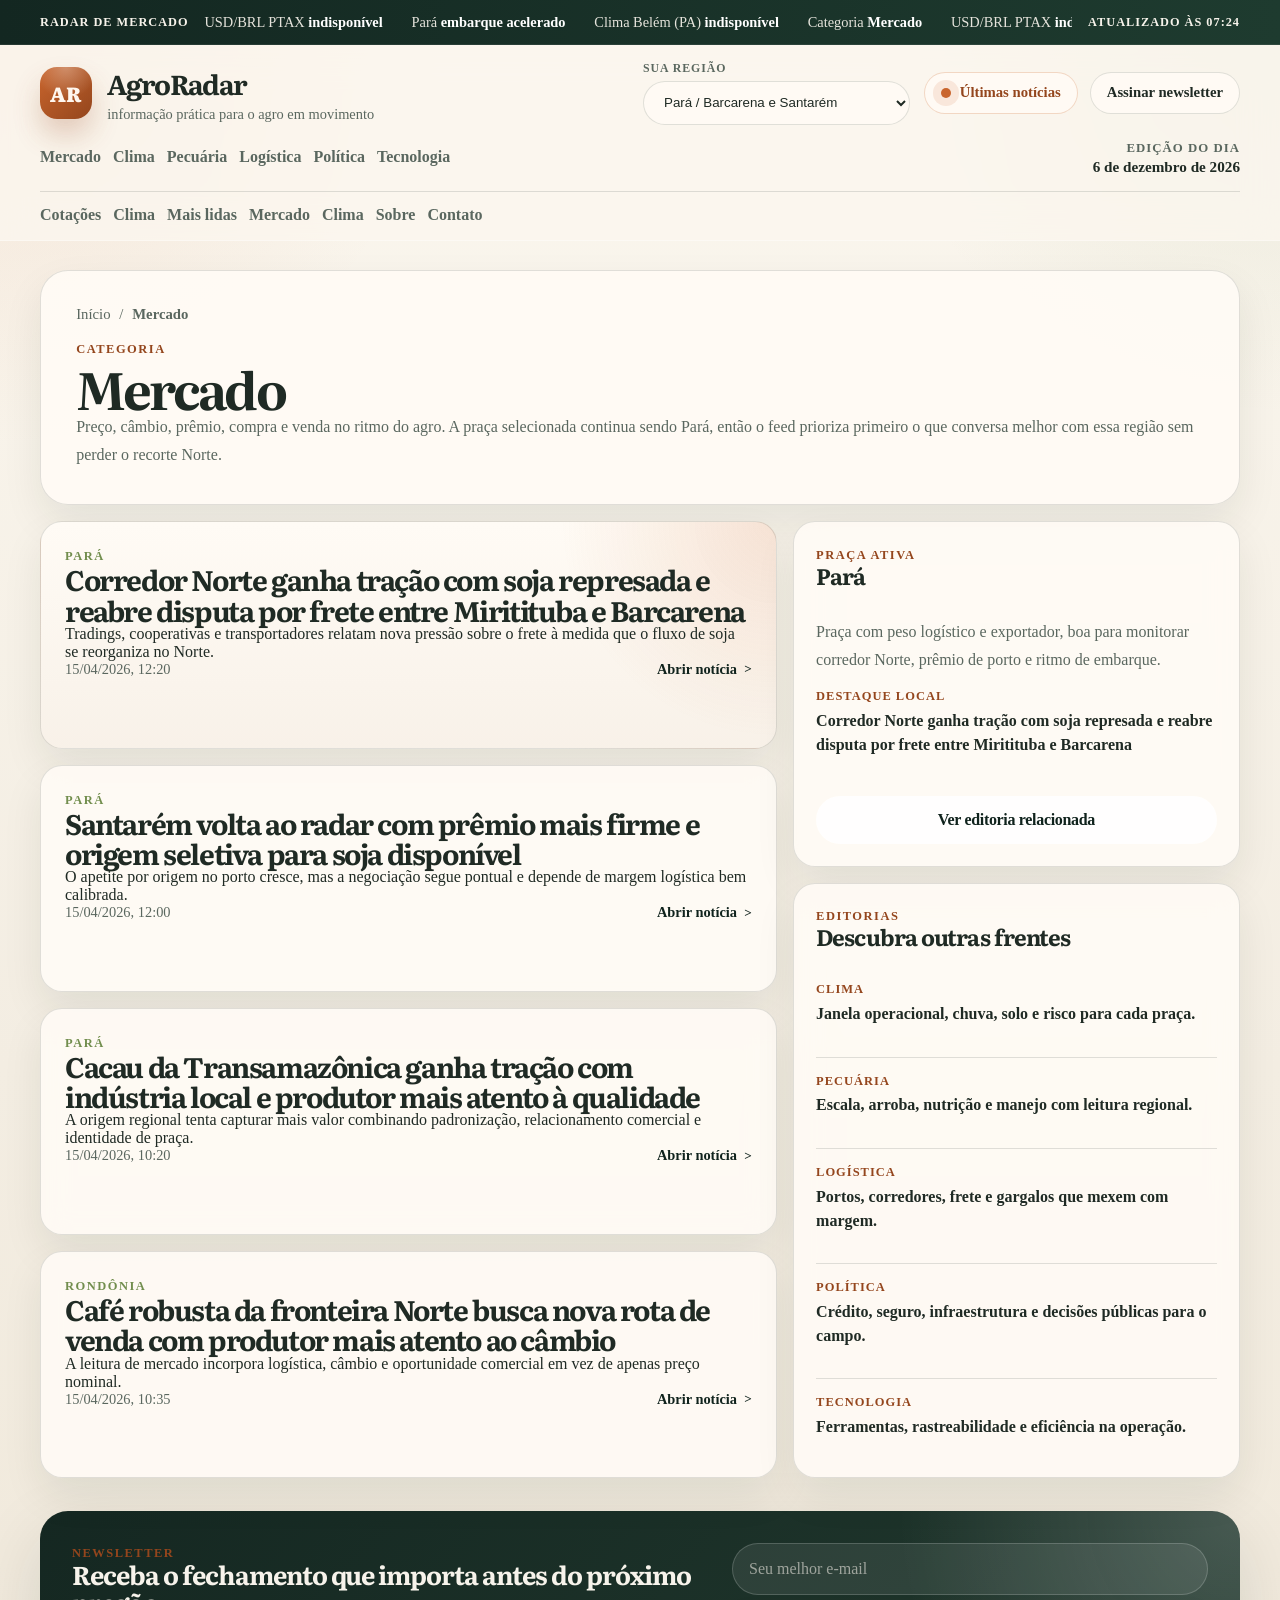
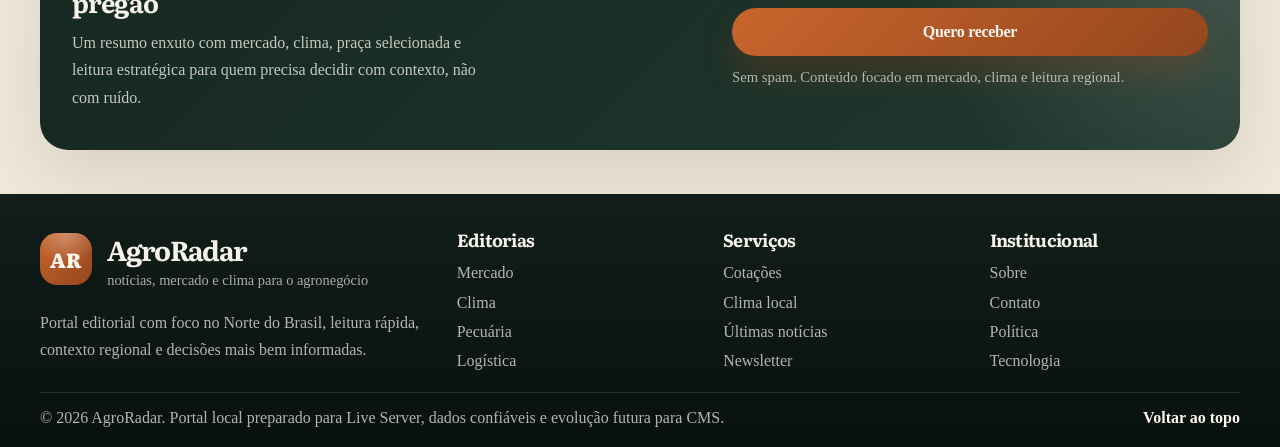
==== categoria.html @ 9d877c27 "checkpoint: before navigation architecture refactor" ====
<!DOCTYPE html>
<html lang="pt-BR">
<head>
  <meta charset="UTF-8">
  <meta name="viewport" content="width=device-width, initial-scale=1.0">
  <title>AgroRadar | Categoria</title>
  <meta
    name="description"
    content="Página de categoria do AgroRadar com listagem de notícias, foco regional e navegação editorial."
  >
  <link rel="preconnect" href="https://fonts.googleapis.com">
  <link rel="preconnect" href="https://fonts.gstatic.com" crossorigin>
  <link
    href="https://fonts.googleapis.com/css2?family=Literata:opsz,wght@7..72,600;7..72,700;7..72,800&family=Manrope:wght@400;500;600;700;800&display=swap"
    rel="stylesheet"
  >
  <link rel="stylesheet" href="css/style.css">
</head>
<body data-page="category">
  <div class="page-shell">
    <div data-site-header></div>

    <main class="category-page">
      <section class="page-top">
        <div class="container">
          <div data-category-view></div>
        </div>
      </section>

      <section class="newsletter-section">
        <div class="container" data-newsletter-slot></div>
      </section>
    </main>

    <div data-site-footer></div>
  </div>

  <script src="js/data.js"></script>
  <script src="js/script.js"></script>
</body>
</html>
---- css/style.css ----
:root {
  --bg: #f3ede2;
  --bg-soft: #faf6ef;
  --surface: rgba(255, 252, 246, 0.9);
  --surface-strong: #10231d;
  --surface-strong-alt: #173127;
  --ink: #1f2a24;
  --ink-soft: #5a675f;
  --line: rgba(38, 50, 44, 0.14);
  --line-strong: rgba(255, 255, 255, 0.12);
  --accent: #c9652d;
  --accent-deep: #94461d;
  --accent-soft: #f1d2bf;
  --olive: #728e4e;
  --olive-soft: #dbe4cd;
  --sky: #d7e7e3;
  --positive: #2d7c4c;
  --negative: #9f4833;
  --neutral: #7a786f;
  --shadow-strong: 0 24px 70px rgba(17, 35, 29, 0.12);
  --shadow-soft: 0 18px 40px rgba(17, 35, 29, 0.08);
  --radius-xl: 28px;
  --radius-lg: 22px;
  --radius-md: 16px;
  --radius-sm: 12px;
  --container: 1200px;
  --font-sans: "Manrope", "Segoe UI", sans-serif;
  --font-serif: "Literata", Georgia, serif;
}

*,
*::before,
*::after {
  box-sizing: border-box;
}

html {
  scroll-behavior: smooth;
}

body {
  margin: 0;
  min-height: 100vh;
  font-family: var(--font-sans);
  color: var(--ink);
  background:
    radial-gradient(circle at top left, rgba(201, 101, 45, 0.12), transparent 28rem),
    radial-gradient(circle at top right, rgba(114, 142, 78, 0.12), transparent 26rem),
    linear-gradient(180deg, #fbf7ef 0%, var(--bg) 52%, #efe7d8 100%);
}

body::before {
  content: "";
  position: fixed;
  inset: 0;
  background-image:
    linear-gradient(rgba(255, 255, 255, 0.22) 1px, transparent 1px),
    linear-gradient(90deg, rgba(255, 255, 255, 0.22) 1px, transparent 1px);
  background-size: 48px 48px;
  opacity: 0.18;
  pointer-events: none;
  mask-image: linear-gradient(180deg, black 0%, transparent 100%);
}

body,
button,
input {
  font: inherit;
}

a {
  color: inherit;
  text-decoration: none;
}

button,
input {
  border: 0;
}

button {
  cursor: pointer;
}

img {
  display: block;
  max-width: 100%;
}

p,
h1,
h2,
h3,
ul,
ol {
  margin: 0;
}

ul,
ol {
  padding: 0;
}

.page-shell {
  position: relative;
  overflow: clip;
}

.container {
  width: min(calc(100% - 2rem), var(--container));
  margin-inline: auto;
}

.visually-hidden {
  position: absolute;
  width: 1px;
  height: 1px;
  padding: 0;
  margin: -1px;
  overflow: hidden;
  clip: rect(0, 0, 0, 0);
  white-space: nowrap;
  border: 0;
}

.button,
.pill-link,
.filter-pill,
.weather-tab {
  transition:
    transform 180ms ease,
    background-color 180ms ease,
    border-color 180ms ease,
    color 180ms ease,
    box-shadow 180ms ease;
}

.button {
  display: inline-flex;
  align-items: center;
  justify-content: center;
  min-height: 48px;
  padding: 0.85rem 1.35rem;
  border-radius: 999px;
  font-weight: 800;
  letter-spacing: -0.02em;
}

.button--primary {
  background: linear-gradient(135deg, var(--accent), var(--accent-deep));
  color: #fff8f2;
  box-shadow: 0 18px 30px rgba(148, 70, 29, 0.28);
}

.button--ghost {
  border: 1px solid rgba(255, 255, 255, 0.18);
  color: #fff8f2;
  background: rgba(255, 255, 255, 0.06);
}

.button--secondary {
  background: rgba(255, 255, 255, 0.88);
  color: var(--surface-strong);
}

.button:hover,
.pill-link:hover,
.filter-pill:hover,
.weather-tab:hover {
  transform: translateY(-2px);
}

.section-heading {
  display: flex;
  align-items: flex-end;
  justify-content: space-between;
  gap: 1rem;
  margin-bottom: 1.3rem;
}

.section-heading--compact {
  margin-bottom: 1rem;
}

.section-kicker,
.eyebrow {
  display: inline-flex;
  align-items: center;
  gap: 0.45rem;
  font-size: 0.78rem;
  font-weight: 800;
  letter-spacing: 0.12em;
  text-transform: uppercase;
}

.section-kicker {
  color: var(--accent-deep);
}

.eyebrow {
  color: var(--accent);
}

.eyebrow--soft {
  color: var(--olive);
}

.section-heading h2,
.newsletter-copy h2,
.footer-column h3 {
  font-family: var(--font-serif);
  letter-spacing: -0.04em;
}

.section-heading h2,
.newsletter-copy h2 {
  font-size: clamp(1.55rem, 2vw, 2.1rem);
  line-height: 1.08;
}

.section-link,
.text-link {
  font-weight: 800;
  color: var(--surface-strong);
}

.text-link {
  display: inline-flex;
  align-items: center;
  gap: 0.45rem;
}

.text-link::after,
.section-link::after {
  content: ">";
  font-size: 0.92em;
}

.panel,
.story-card,
.news-card {
  border: 1px solid var(--line);
  border-radius: var(--radius-lg);
  background: rgba(255, 251, 245, 0.9);
  backdrop-filter: blur(14px);
  box-shadow: var(--shadow-soft);
}

.market-ticker {
  position: relative;
  z-index: 40;
  border-bottom: 1px solid rgba(255, 255, 255, 0.08);
  background: linear-gradient(90deg, #132721, #1e3b2f);
  color: #f7f3eb;
}

.ticker-wrap {
  display: grid;
  grid-template-columns: auto 1fr auto;
  align-items: center;
  gap: 1rem;
  min-height: 44px;
}

.ticker-label,
.ticker-meta {
  font-size: 0.77rem;
  font-weight: 800;
  letter-spacing: 0.08em;
  text-transform: uppercase;
}

.ticker-window {
  overflow: hidden;
}

.ticker-track {
  display: flex;
  width: max-content;
  animation: ticker-slide 28s linear infinite;
}

.ticker-group {
  display: flex;
  align-items: center;
  gap: 1.8rem;
  padding-right: 1.8rem;
  white-space: nowrap;
}

.ticker-group span {
  color: rgba(247, 243, 235, 0.92);
  font-size: 0.9rem;
}

.ticker-group strong {
  color: #fff;
}

.site-header {
  position: sticky;
  top: 0;
  z-index: 35;
  padding: 1rem 0 0.8rem;
  border-bottom: 1px solid rgba(255, 255, 255, 0.35);
  background: rgba(251, 247, 239, 0.78);
  backdrop-filter: blur(18px);
  transition:
    padding 180ms ease,
    box-shadow 180ms ease,
    background-color 180ms ease;
}

.site-header.is-compact {
  padding: 0.75rem 0 0.65rem;
  box-shadow: 0 8px 28px rgba(17, 35, 29, 0.08);
  background: rgba(251, 247, 239, 0.92);
}

.header-main,
.header-nav-row {
  display: flex;
  align-items: center;
  justify-content: space-between;
  gap: 1rem;
}

.header-nav-row {
  margin-top: 1rem;
}

.brand {
  display: inline-flex;
  align-items: center;
  gap: 0.95rem;
}

.brand-mark {
  display: inline-grid;
  place-items: center;
  width: 52px;
  height: 52px;
  border-radius: 17px;
  background:
    radial-gradient(circle at top, rgba(255, 255, 255, 0.3), transparent 55%),
    linear-gradient(135deg, var(--accent), var(--accent-deep));
  color: #fff7ef;
  font-family: var(--font-serif);
  font-size: 1.28rem;
  font-weight: 800;
  box-shadow: 0 16px 28px rgba(148, 70, 29, 0.24);
}

.brand-copy {
  display: grid;
  gap: 0.2rem;
}

.brand-copy strong {
  font-family: var(--font-serif);
  font-size: 1.7rem;
  letter-spacing: -0.06em;
}

.brand-copy small {
  color: var(--ink-soft);
  font-size: 0.9rem;
}

.header-actions,
.site-nav,
.quick-links,
.filter-pills {
  display: flex;
  align-items: center;
  gap: 0.75rem;
  flex-wrap: wrap;
}

.pill-link,
.filter-pill {
  display: inline-flex;
  align-items: center;
  gap: 0.55rem;
  min-height: 40px;
  padding: 0.7rem 1rem;
  border: 1px solid var(--line);
  border-radius: 999px;
  background: rgba(255, 251, 245, 0.92);
  font-size: 0.92rem;
  font-weight: 700;
}

.pill-link.is-live {
  border-color: rgba(201, 101, 45, 0.24);
  color: var(--accent-deep);
}

.pill-link.is-live::before {
  content: "";
  width: 0.6rem;
  height: 0.6rem;
  border-radius: 999px;
  background: var(--accent);
  box-shadow: 0 0 0 8px rgba(201, 101, 45, 0.12);
  animation: pulse-live 1.6s infinite;
}

.site-nav a,
.quick-links a {
  padding-bottom: 0.2rem;
  font-weight: 800;
  color: var(--ink-soft);
}

.site-nav a:hover,
.quick-links a:hover {
  color: var(--surface-strong);
}

.header-stamp {
  display: inline-grid;
  gap: 0.15rem;
  text-align: right;
}

.header-stamp span {
  font-size: 0.8rem;
  color: var(--ink-soft);
  text-transform: uppercase;
  letter-spacing: 0.08em;
  font-weight: 800;
}

.header-stamp strong {
  font-size: 0.95rem;
}

.quick-links {
  margin-top: 0.9rem;
  padding-top: 0.9rem;
  border-top: 1px solid var(--line);
}

.nav-toggle {
  display: none;
  min-height: 44px;
  padding: 0.75rem 1rem;
  border: 1px solid var(--line);
  border-radius: 999px;
  background: rgba(255, 251, 245, 0.92);
  font-weight: 800;
}

.hero-section {
  padding: 2rem 0 1.25rem;
}

.hero-grid {
  display: grid;
  grid-template-columns: minmax(0, 1.55fr) minmax(300px, 0.95fr);
  gap: 1.2rem;
}

.hero-lead {
  position: relative;
  overflow: hidden;
  min-height: 560px;
  padding: clamp(1.8rem, 3.4vw, 3rem);
  border-radius: var(--radius-xl);
  background:
    linear-gradient(130deg, rgba(16, 35, 29, 0.96), rgba(30, 58, 45, 0.9)),
    linear-gradient(180deg, rgba(255, 255, 255, 0.02), transparent);
  color: #f7f3eb;
  box-shadow: var(--shadow-strong);
}

.hero-lead::before,
.hero-lead::after {
  content: "";
  position: absolute;
  border-radius: 50%;
  pointer-events: none;
}

.hero-lead::before {
  width: 28rem;
  height: 28rem;
  right: -8rem;
  top: -10rem;
  background: radial-gradient(circle, rgba(201, 101, 45, 0.3), transparent 68%);
}

.hero-lead::after {
  width: 16rem;
  height: 16rem;
  right: 2rem;
  bottom: 2rem;
  background: radial-gradient(circle, rgba(114, 142, 78, 0.28), transparent 70%);
}

.story-meta {
  display: flex;
  align-items: center;
  justify-content: space-between;
  gap: 0.75rem;
  margin-bottom: 1.2rem;
}

.story-time {
  color: rgba(247, 243, 235, 0.72);
  font-size: 0.9rem;
}

.hero-lead h1 {
  position: relative;
  z-index: 1;
  max-width: 11ch;
  margin-bottom: 1rem;
  font-family: var(--font-serif);
  font-size: clamp(2.8rem, 5vw, 5rem);
  line-height: 0.94;
  letter-spacing: -0.06em;
}

.story-summary {
  position: relative;
  z-index: 1;
  max-width: 62ch;
  color: rgba(247, 243, 235, 0.84);
  font-size: 1.08rem;
  line-height: 1.75;
}

.hero-actions {
  position: relative;
  z-index: 1;
  display: flex;
  gap: 0.8rem;
  flex-wrap: wrap;
  margin-top: 1.7rem;
}

.hero-metrics {
  position: relative;
  z-index: 1;
  display: grid;
  grid-template-columns: repeat(3, minmax(0, 1fr));
  gap: 0.8rem;
  margin-top: 2.2rem;
}

.hero-metrics div {
  padding: 1rem;
  border: 1px solid rgba(255, 255, 255, 0.14);
  border-radius: var(--radius-md);
  background: rgba(255, 255, 255, 0.06);
}

.hero-metrics span {
  display: block;
  margin-bottom: 0.35rem;
  color: rgba(247, 243, 235, 0.68);
  font-size: 0.82rem;
  text-transform: uppercase;
  letter-spacing: 0.08em;
}

.hero-metrics strong {
  font-size: 1rem;
  line-height: 1.35;
}

.hero-sidebar {
  display: grid;
  gap: 1rem;
}

.briefing-card,
.agenda-card {
  padding: 1.4rem;
  border: 1px solid var(--line);
  border-radius: var(--radius-lg);
  background: rgba(255, 251, 245, 0.88);
  box-shadow: var(--shadow-soft);
}

.briefing-list,
.agenda-list {
  display: grid;
  gap: 1rem;
  list-style: none;
}

.briefing-list li,
.agenda-list li {
  padding-top: 1rem;
  border-top: 1px solid var(--line);
}

.briefing-list li:first-child,
.agenda-list li:first-child {
  padding-top: 0;
  border-top: 0;
}

.briefing-list strong,
.agenda-list span {
  display: inline-block;
  margin-bottom: 0.4rem;
  font-size: 0.82rem;
  font-weight: 800;
  text-transform: uppercase;
  letter-spacing: 0.08em;
  color: var(--accent-deep);
}

.briefing-list p,
.agenda-list p {
  color: var(--ink-soft);
  line-height: 1.65;
}

.highlight-grid {
  display: grid;
  grid-template-columns: repeat(4, minmax(0, 1fr));
  gap: 1rem;
  margin-top: 1rem;
}

.story-card,
.news-card {
  display: grid;
  gap: 0.95rem;
  padding: 1.35rem;
}

.story-card h3,
.news-card h3,
.sidebar-panel h2 {
  font-family: var(--font-serif);
  font-size: 1.4rem;
  line-height: 1.12;
  letter-spacing: -0.04em;
}

.story-card p,
.news-card p,
.sidebar-panel p,
.panel-note,
.newsletter-copy p,
.footer-brand p {
  color: var(--ink-soft);
  line-height: 1.7;
}

.utility-section,
.latest-section,
.newsletter-section {
  padding: 1.25rem 0;
}

.utility-grid {
  display: grid;
  grid-template-columns: minmax(0, 1.4fr) minmax(300px, 1fr) minmax(280px, 0.92fr);
  gap: 1rem;
}

.quotes-panel,
.weather-panel,
.reads-panel,
.sidebar-panel {
  padding: 1.4rem;
}

.quote-grid {
  display: grid;
  grid-template-columns: repeat(2, minmax(0, 1fr));
  gap: 0.85rem;
}

.quote-card {
  display: flex;
  align-items: center;
  justify-content: space-between;
  gap: 0.75rem;
  padding: 1rem;
  border-radius: var(--radius-md);
  background: linear-gradient(180deg, rgba(255, 255, 255, 0.82), rgba(250, 244, 236, 0.82));
  border: 1px solid rgba(38, 50, 44, 0.08);
}

.quote-card span {
  display: block;
  color: var(--ink-soft);
  font-size: 0.84rem;
}

.quote-card strong {
  display: block;
  margin-top: 0.3rem;
  font-size: 1.15rem;
  letter-spacing: -0.04em;
}

.quote-trend {
  flex-shrink: 0;
  padding: 0.55rem 0.7rem;
  border-radius: 999px;
  font-size: 0.8rem;
  font-weight: 800;
}

.quote-trend.is-up {
  background: rgba(45, 124, 76, 0.12);
  color: var(--positive);
}

.quote-trend.is-down {
  background: rgba(159, 72, 51, 0.12);
  color: var(--negative);
}

.quote-trend.is-flat {
  background: rgba(122, 120, 111, 0.14);
  color: var(--neutral);
}

.panel-note {
  margin-top: 1rem;
}

.weather-tabs {
  display: flex;
  gap: 0.6rem;
  flex-wrap: wrap;
  margin-bottom: 1rem;
}

.weather-tab {
  padding: 0.7rem 0.9rem;
  border: 1px solid var(--line);
  border-radius: 999px;
  background: rgba(255, 255, 255, 0.72);
  font-weight: 800;
  color: var(--ink-soft);
}

.weather-tab.is-active {
  border-color: rgba(201, 101, 45, 0.28);
  background: rgba(201, 101, 45, 0.1);
  color: var(--accent-deep);
}

.weather-current {
  display: flex;
  align-items: center;
  justify-content: space-between;
  gap: 1rem;
  padding: 1.2rem;
  border-radius: var(--radius-lg);
  background: linear-gradient(135deg, rgba(215, 231, 227, 0.7), rgba(255, 252, 246, 0.9));
}

.weather-label {
  display: inline-flex;
  margin-bottom: 0.4rem;
  font-size: 0.82rem;
  font-weight: 800;
  letter-spacing: 0.08em;
  text-transform: uppercase;
  color: var(--surface-strong);
}

.weather-temp {
  display: block;
  font-family: var(--font-serif);
  font-size: 3rem;
  line-height: 0.9;
  letter-spacing: -0.06em;
}

.weather-copy p {
  margin-top: 0.7rem;
  color: var(--ink-soft);
}

.weather-badge {
  display: grid;
  flex-shrink: 0;
  place-items: center;
  width: 108px;
  aspect-ratio: 1;
  padding: 0.8rem;
  border-radius: 28px;
  background: linear-gradient(145deg, var(--surface-strong), var(--surface-strong-alt));
  color: #f7f3eb;
  text-align: center;
  box-shadow: 0 18px 32px rgba(16, 35, 29, 0.18);
}

.weather-badge span {
  font-size: 1.5rem;
  font-weight: 800;
}

.weather-badge small {
  font-size: 0.78rem;
  color: rgba(247, 243, 235, 0.74);
}

.weather-stats {
  display: grid;
  grid-template-columns: repeat(3, minmax(0, 1fr));
  gap: 0.75rem;
  margin-top: 0.9rem;
}

.weather-stats article {
  padding: 1rem;
  border-radius: var(--radius-md);
  background: rgba(255, 255, 255, 0.72);
  border: 1px solid rgba(38, 50, 44, 0.08);
}

.weather-stats span {
  display: block;
  color: var(--ink-soft);
  font-size: 0.82rem;
}

.weather-stats strong {
  display: block;
  margin-top: 0.35rem;
  font-size: 1rem;
}

.ranked-list {
  counter-reset: ranked-items;
  list-style: none;
  display: grid;
  gap: 1rem;
}

.ranked-list li {
  counter-increment: ranked-items;
}

.ranked-list a {
  display: grid;
  gap: 0.35rem;
  padding-left: 2.4rem;
  position: relative;
}

.ranked-list a::before {
  content: counter(ranked-items, decimal-leading-zero);
  position: absolute;
  left: 0;
  top: 0;
  font-family: var(--font-serif);
  font-size: 1.5rem;
  font-weight: 800;
  color: rgba(16, 35, 29, 0.28);
}

.ranked-category {
  font-size: 0.78rem;
  font-weight: 800;
  letter-spacing: 0.08em;
  text-transform: uppercase;
  color: var(--accent-deep);
}

.ranked-list strong {
  line-height: 1.5;
}

.latest-header {
  display: flex;
  align-items: flex-end;
  justify-content: space-between;
  gap: 1rem;
}

.filter-pill {
  color: var(--ink-soft);
}

.filter-pill.is-active {
  border-color: rgba(201, 101, 45, 0.26);
  background: rgba(201, 101, 45, 0.1);
  color: var(--accent-deep);
}

.latest-layout {
  display: grid;
  grid-template-columns: minmax(0, 1.45fr) minmax(300px, 0.8fr);
  gap: 1rem;
  margin-top: 1rem;
}

.latest-main {
  display: grid;
  grid-template-columns: repeat(2, minmax(0, 1fr));
  gap: 1rem;
}

.news-card--feature {
  grid-column: 1 / -1;
  min-height: 280px;
  padding: 1.7rem;
  background:
    radial-gradient(circle at top right, rgba(201, 101, 45, 0.16), transparent 28%),
    linear-gradient(180deg, rgba(255, 251, 245, 0.98), rgba(248, 241, 232, 0.98));
}

.news-card-footer {
  display: flex;
  align-items: center;
  justify-content: space-between;
  gap: 0.75rem;
  margin-top: auto;
  color: var(--ink-soft);
  font-size: 0.9rem;
}

.latest-sidebar {
  display: grid;
  gap: 1rem;
}

.sidebar-panel {
  display: grid;
  gap: 0.9rem;
}

.sidebar-panel--accent {
  background:
    linear-gradient(145deg, rgba(16, 35, 29, 0.96), rgba(23, 49, 39, 0.94)),
    linear-gradient(180deg, transparent, rgba(255, 255, 255, 0.02));
  color: #f7f3eb;
}

.sidebar-panel--accent .section-kicker,
.sidebar-panel--accent p {
  color: rgba(247, 243, 235, 0.8);
}

.sidebar-panel--accent .button {
  margin-top: 0.2rem;
}

.topic-link {
  display: grid;
  gap: 0.3rem;
  padding: 1rem 0;
  border-top: 1px solid var(--line);
}

.topic-link:first-of-type {
  padding-top: 0.15rem;
  border-top: 0;
}

.topic-link span {
  font-size: 0.78rem;
  font-weight: 800;
  letter-spacing: 0.08em;
  text-transform: uppercase;
  color: var(--accent-deep);
}

.topic-link strong {
  line-height: 1.5;
}

.newsletter-card {
  display: grid;
  grid-template-columns: minmax(0, 1.15fr) minmax(320px, 0.85fr);
  gap: 1rem;
  padding: clamp(1.5rem, 3vw, 2rem);
  border-radius: var(--radius-xl);
  background:
    radial-gradient(circle at top right, rgba(255, 255, 255, 0.18), transparent 28%),
    linear-gradient(135deg, rgba(16, 35, 29, 0.98), rgba(29, 53, 42, 0.98));
  color: #f7f3eb;
  box-shadow: var(--shadow-strong);
}

.newsletter-copy p {
  max-width: 54ch;
  margin-top: 0.8rem;
  color: rgba(247, 243, 235, 0.78);
}

.newsletter-form {
  display: grid;
  align-content: center;
  gap: 0.8rem;
}

.newsletter-form input {
  min-height: 52px;
  padding: 0 1rem;
  border: 1px solid rgba(255, 255, 255, 0.18);
  border-radius: 999px;
  background: rgba(255, 255, 255, 0.08);
  color: #fff7ef;
}

.newsletter-form input::placeholder {
  color: rgba(247, 243, 235, 0.56);
}

.form-note,
.form-feedback {
  font-size: 0.92rem;
}

.form-note {
  color: rgba(247, 243, 235, 0.68);
}

.form-feedback {
  min-height: 1.3em;
  color: #fff4de;
  font-weight: 700;
}

.site-footer {
  margin-top: 1.5rem;
  padding: 2rem 0 1.2rem;
  background: linear-gradient(180deg, rgba(12, 25, 21, 0.98), rgba(9, 17, 14, 1));
  color: #f7f3eb;
}

.footer-grid {
  display: grid;
  grid-template-columns: minmax(0, 1.2fr) repeat(3, minmax(0, 0.75fr));
  gap: 1rem;
}

.brand--footer .brand-mark {
  box-shadow: none;
}

.brand--footer .brand-copy small {
  color: rgba(247, 243, 235, 0.68);
}

.footer-brand {
  display: grid;
  gap: 1rem;
}

.footer-brand p,
.footer-column a,
.footer-bottom p {
  color: rgba(247, 243, 235, 0.72);
}

.footer-column {
  display: grid;
  align-content: start;
  gap: 0.7rem;
}

.footer-column h3 {
  font-size: 1.1rem;
  margin-bottom: 0.1rem;
}

.footer-column a {
  width: fit-content;
}

.footer-column a:hover,
.footer-bottom a:hover {
  color: #fff;
}

.footer-bottom {
  display: flex;
  align-items: center;
  justify-content: space-between;
  gap: 1rem;
  margin-top: 1.4rem;
  padding-top: 1rem;
  border-top: 1px solid var(--line-strong);
}

.footer-bottom a {
  font-weight: 800;
  color: #fff7ef;
}

.button:focus-visible,
.pill-link:focus-visible,
.filter-pill:focus-visible,
.weather-tab:focus-visible,
.nav-toggle:focus-visible,
.site-nav a:focus-visible,
.quick-links a:focus-visible,
.text-link:focus-visible,
.section-link:focus-visible,
.footer-column a:focus-visible,
.footer-bottom a:focus-visible,
.newsletter-form input:focus-visible {
  outline: 3px solid rgba(201, 101, 45, 0.34);
  outline-offset: 3px;
}

@keyframes ticker-slide {
  from {
    transform: translateX(0);
  }
  to {
    transform: translateX(-50%);
  }
}

@keyframes pulse-live {
  0%,
  100% {
    box-shadow: 0 0 0 0 rgba(201, 101, 45, 0.18);
  }
  60% {
    box-shadow: 0 0 0 10px rgba(201, 101, 45, 0);
  }
}

@media (max-width: 1120px) {
  .hero-grid,
  .utility-grid,
  .latest-layout,
  .newsletter-card,
  .footer-grid {
    grid-template-columns: 1fr;
  }

  .highlight-grid {
    grid-template-columns: repeat(2, minmax(0, 1fr));
  }

  .latest-main {
    order: 2;
  }

  .latest-sidebar {
    order: 1;
  }
}

@media (max-width: 900px) {
  .ticker-wrap {
    grid-template-columns: auto 1fr;
  }

  .ticker-meta {
    display: none;
  }

  .header-actions,
  .header-stamp {
    display: none;
  }

  .header-main {
    flex-wrap: wrap;
  }

  .nav-toggle {
    display: inline-flex;
    margin-left: auto;
  }

  .header-nav-row {
    position: relative;
    margin-top: 0.8rem;
  }

  .site-nav {
    display: none;
    position: absolute;
    top: 0;
    left: 0;
    right: 0;
    padding: 1rem;
    border: 1px solid var(--line);
    border-radius: var(--radius-lg);
    background: rgba(255, 251, 245, 0.98);
    box-shadow: var(--shadow-soft);
  }

  .site-nav.is-open {
    display: grid;
  }

  .quick-links {
    margin-top: 0.7rem;
    padding-top: 0.75rem;
    overflow-x: auto;
    flex-wrap: nowrap;
  }

  .hero-lead h1 {
    max-width: none;
  }

  .hero-metrics,
  .weather-stats {
    grid-template-columns: 1fr;
  }
}

@media (max-width: 720px) {
  .container {
    width: min(calc(100% - 1.25rem), var(--container));
  }

  .highlight-grid,
  .latest-main,
  .quote-grid {
    grid-template-columns: 1fr;
  }

  .latest-header,
  .section-heading,
  .footer-bottom,
  .weather-current {
    align-items: flex-start;
    flex-direction: column;
  }

  .hero-lead {
    min-height: auto;
  }

  .hero-actions,
  .button {
    width: 100%;
  }

  .button {
    justify-content: center;
  }

  .newsletter-form {
    width: 100%;
  }
}

@media (max-width: 560px) {
  .brand-copy strong {
    font-size: 1.4rem;
  }

  .brand-copy small {
    max-width: 22ch;
  }

  .hero-lead h1 {
    font-size: clamp(2.25rem, 12vw, 3.5rem);
  }

  .news-card--feature,
  .quotes-panel,
  .weather-panel,
  .reads-panel,
  .sidebar-panel,
  .story-card,
  .news-card,
  .briefing-card,
  .agenda-card,
  .newsletter-card {
    padding: 1.15rem;
  }

  .weather-badge {
    width: 92px;
    border-radius: 22px;
  }
}

.header-utility {
  display: flex;
  align-items: center;
  gap: 0.9rem;
  margin-left: auto;
}

.region-switcher {
  display: grid;
  gap: 0.3rem;
  min-width: 240px;
}

.region-switcher span {
  font-size: 0.74rem;
  font-weight: 800;
  letter-spacing: 0.08em;
  text-transform: uppercase;
  color: var(--ink-soft);
}

.region-switcher select {
  min-height: 44px;
  padding: 0 1rem;
  border: 1px solid var(--line);
  border-radius: 999px;
  background: rgba(255, 251, 245, 0.92);
  color: var(--ink);
}

.inline-context {
  display: inline-flex;
  align-items: center;
  min-height: 40px;
  padding: 0.65rem 0.95rem;
  border: 1px solid var(--line);
  border-radius: 999px;
  background: rgba(255, 255, 255, 0.72);
  color: var(--ink-soft);
  font-size: 0.9rem;
  font-weight: 700;
}

.region-focus-wrap {
  margin-top: 1rem;
}

.region-focus-panel {
  padding: 1.4rem;
}

.trust-meta {
  display: flex;
  align-items: center;
  justify-content: space-between;
  gap: 0.75rem;
  flex-wrap: wrap;
  margin-top: 1rem;
  color: var(--ink-soft);
  font-size: 0.88rem;
}

.trust-meta--top {
  margin-top: -0.25rem;
  margin-bottom: 1rem;
}

.quote-card__stack {
  display: grid;
  gap: 0.2rem;
}

.quote-card__stack small {
  color: var(--ink-soft);
  font-size: 0.8rem;
}

.quote-card--live {
  background: linear-gradient(180deg, rgba(255, 245, 238, 0.95), rgba(250, 244, 236, 0.82));
}

.story-card--link {
  transition:
    transform 180ms ease,
    box-shadow 180ms ease,
    border-color 180ms ease;
}

.story-card--link:hover,
.story-card--link:focus-visible {
  transform: translateY(-3px);
  box-shadow: var(--shadow-strong);
  border-color: rgba(201, 101, 45, 0.28);
}

.page-top {
  padding: 1.8rem 0 0.8rem;
}

.page-hero {
  padding: clamp(1.5rem, 3vw, 2.2rem);
  border: 1px solid var(--line);
  border-radius: var(--radius-xl);
  background: rgba(255, 251, 245, 0.9);
  box-shadow: var(--shadow-soft);
}

.page-hero h1,
.article-title,
.category-story h2,
.content-card h2 {
  font-family: var(--font-serif);
  letter-spacing: -0.05em;
}

.page-hero h1 {
  margin-top: 0.45rem;
  font-size: clamp(2.1rem, 4vw, 3.6rem);
  line-height: 0.96;
}

.page-hero p,
.article-deck,
.article-summary p,
.article-body-copy p,
.content-card p {
  color: var(--ink-soft);
  line-height: 1.75;
}

.page-hero--content p {
  max-width: 70ch;
  margin-top: 0.8rem;
}

.breadcrumb {
  display: flex;
  align-items: center;
  gap: 0.55rem;
  flex-wrap: wrap;
  margin-bottom: 1rem;
  color: var(--ink-soft);
  font-size: 0.92rem;
}

.breadcrumb a:hover {
  color: var(--surface-strong);
}

.content-grid {
  display: grid;
  grid-template-columns: repeat(3, minmax(0, 1fr));
  gap: 1rem;
  margin-top: 1rem;
}

.content-card {
  padding: 1.35rem;
}

.content-card h2 {
  font-size: 1.55rem;
  line-height: 1.08;
  margin: 0.35rem 0 0.8rem;
}

.article-main-column,
.category-shell {
  display: grid;
  gap: 1rem;
}

.article-hero-card,
.category-story {
  padding: 1.5rem;
}

.article-title {
  font-size: clamp(2rem, 4vw, 3.4rem);
  line-height: 0.98;
  margin-bottom: 0.85rem;
}

.article-deck {
  font-size: 1.08rem;
}

.article-meta-row {
  display: flex;
  align-items: center;
  justify-content: space-between;
  gap: 1rem;
  margin-top: 1.2rem;
  color: var(--ink-soft);
}

.article-layout,
.category-layout {
  display: grid;
  grid-template-columns: minmax(0, 1.4fr) minmax(300px, 0.85fr);
  gap: 1rem;
}

.article-body-panel {
  padding: 1.5rem;
}

.article-summary {
  display: grid;
  gap: 0.45rem;
  padding-bottom: 1rem;
  border-bottom: 1px solid var(--line);
}

.article-summary strong,
.article-bullets li::marker {
  color: var(--accent-deep);
}

.article-bullets {
  display: grid;
  gap: 0.6rem;
  margin: 1rem 0;
  padding-left: 1.2rem;
}

.article-body-copy {
  display: grid;
  gap: 1rem;
}

.article-sidebar,
.category-sidebar {
  display: grid;
  gap: 1rem;
  align-content: start;
}

.sidebar-panel--region .button {
  margin-top: 0.5rem;
}

.category-main {
  display: grid;
  gap: 1rem;
}

.category-story--lead {
  background:
    radial-gradient(circle at top right, rgba(201, 101, 45, 0.16), transparent 28%),
    linear-gradient(180deg, rgba(255, 251, 245, 0.98), rgba(248, 241, 232, 0.98));
}

.category-story h2 {
  font-size: 1.75rem;
  line-height: 1.08;
}

@media (max-width: 1120px) {
  .article-layout,
  .category-layout,
  .content-grid {
    grid-template-columns: 1fr;
  }
}

@media (max-width: 900px) {
  .header-utility {
    width: 100%;
    justify-content: space-between;
  }

  .region-switcher {
    min-width: min(100%, 360px);
  }
}

@media (max-width: 720px) {
  .header-utility {
    flex-direction: column;
    align-items: stretch;
  }

  .trust-meta,
  .article-meta-row {
    align-items: flex-start;
    flex-direction: column;
  }

  .page-hero,
  .article-hero-card,
  .article-body-panel,
  .category-story,
  .content-card,
  .region-focus-panel {
    padding: 1.2rem;
  }
}
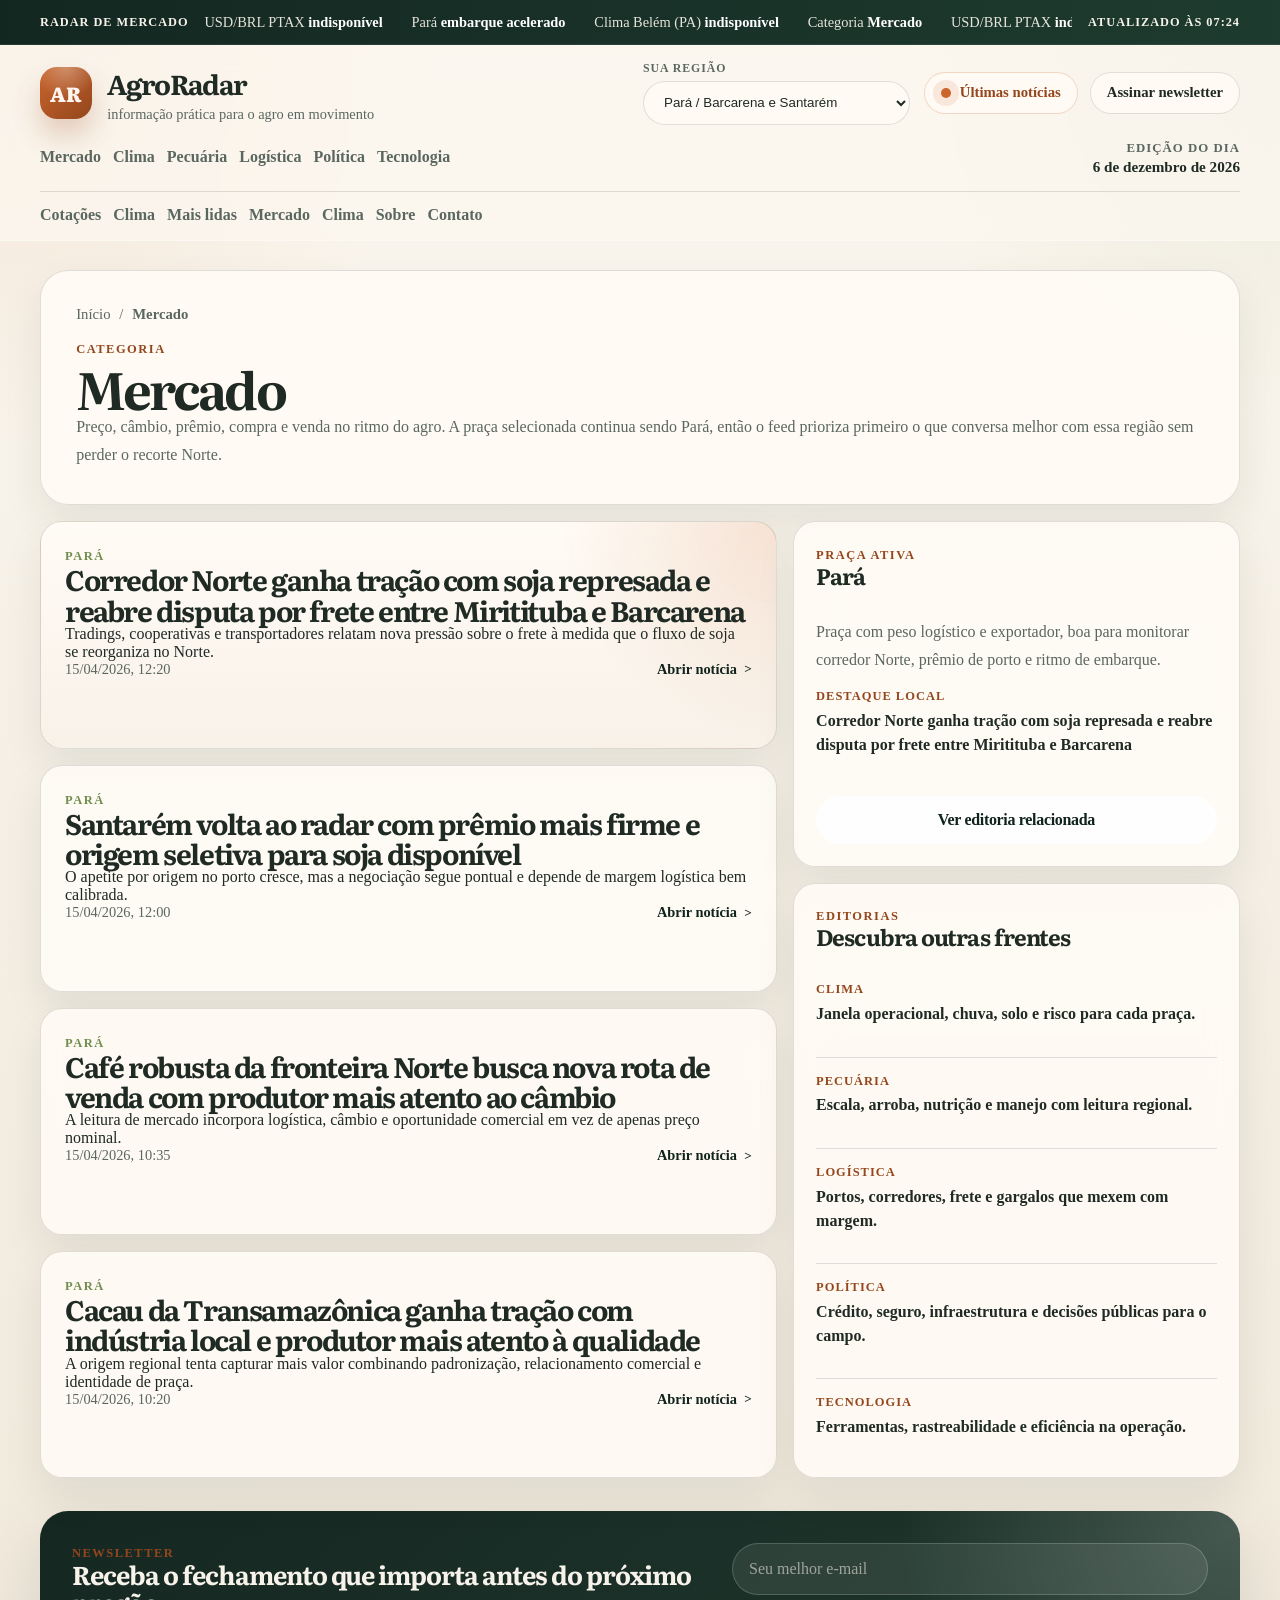
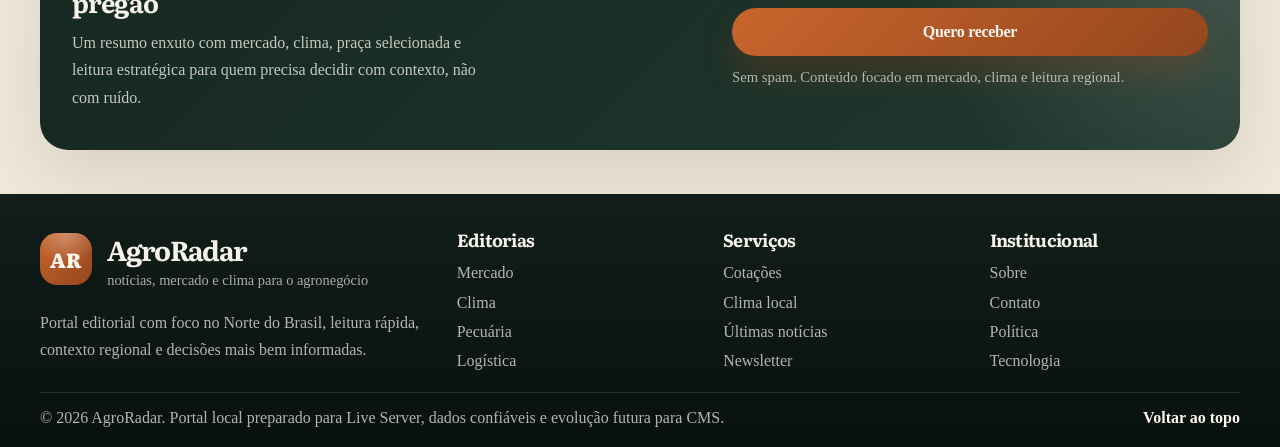
==== commit 121ca6de: "checkpoint: before regional sources and events refinement" ====
--- a/categoria.html
+++ b/categoria.html
@@ -36,6 +36,7 @@
   </div>
 
   <script src="js/data.js"></script>
+  <script src="js/content.js"></script>
   <script src="js/script.js"></script>
 </body>
 </html>
--- a/css/style.css
+++ b/css/style.css
@@ -1490,6 +1490,21 @@
   padding: 1.5rem;
 }
 
+.article-cover {
+  margin: 0 0 1rem;
+  overflow: hidden;
+  border: 1px solid var(--line);
+  border-radius: var(--radius-lg);
+  background: linear-gradient(180deg, rgba(255, 251, 245, 0.9), rgba(247, 239, 227, 0.9));
+}
+
+.article-cover img {
+  width: 100%;
+  height: auto;
+  aspect-ratio: 16 / 9;
+  object-fit: cover;
+}
+
 .article-summary {
   display: grid;
   gap: 0.45rem;
